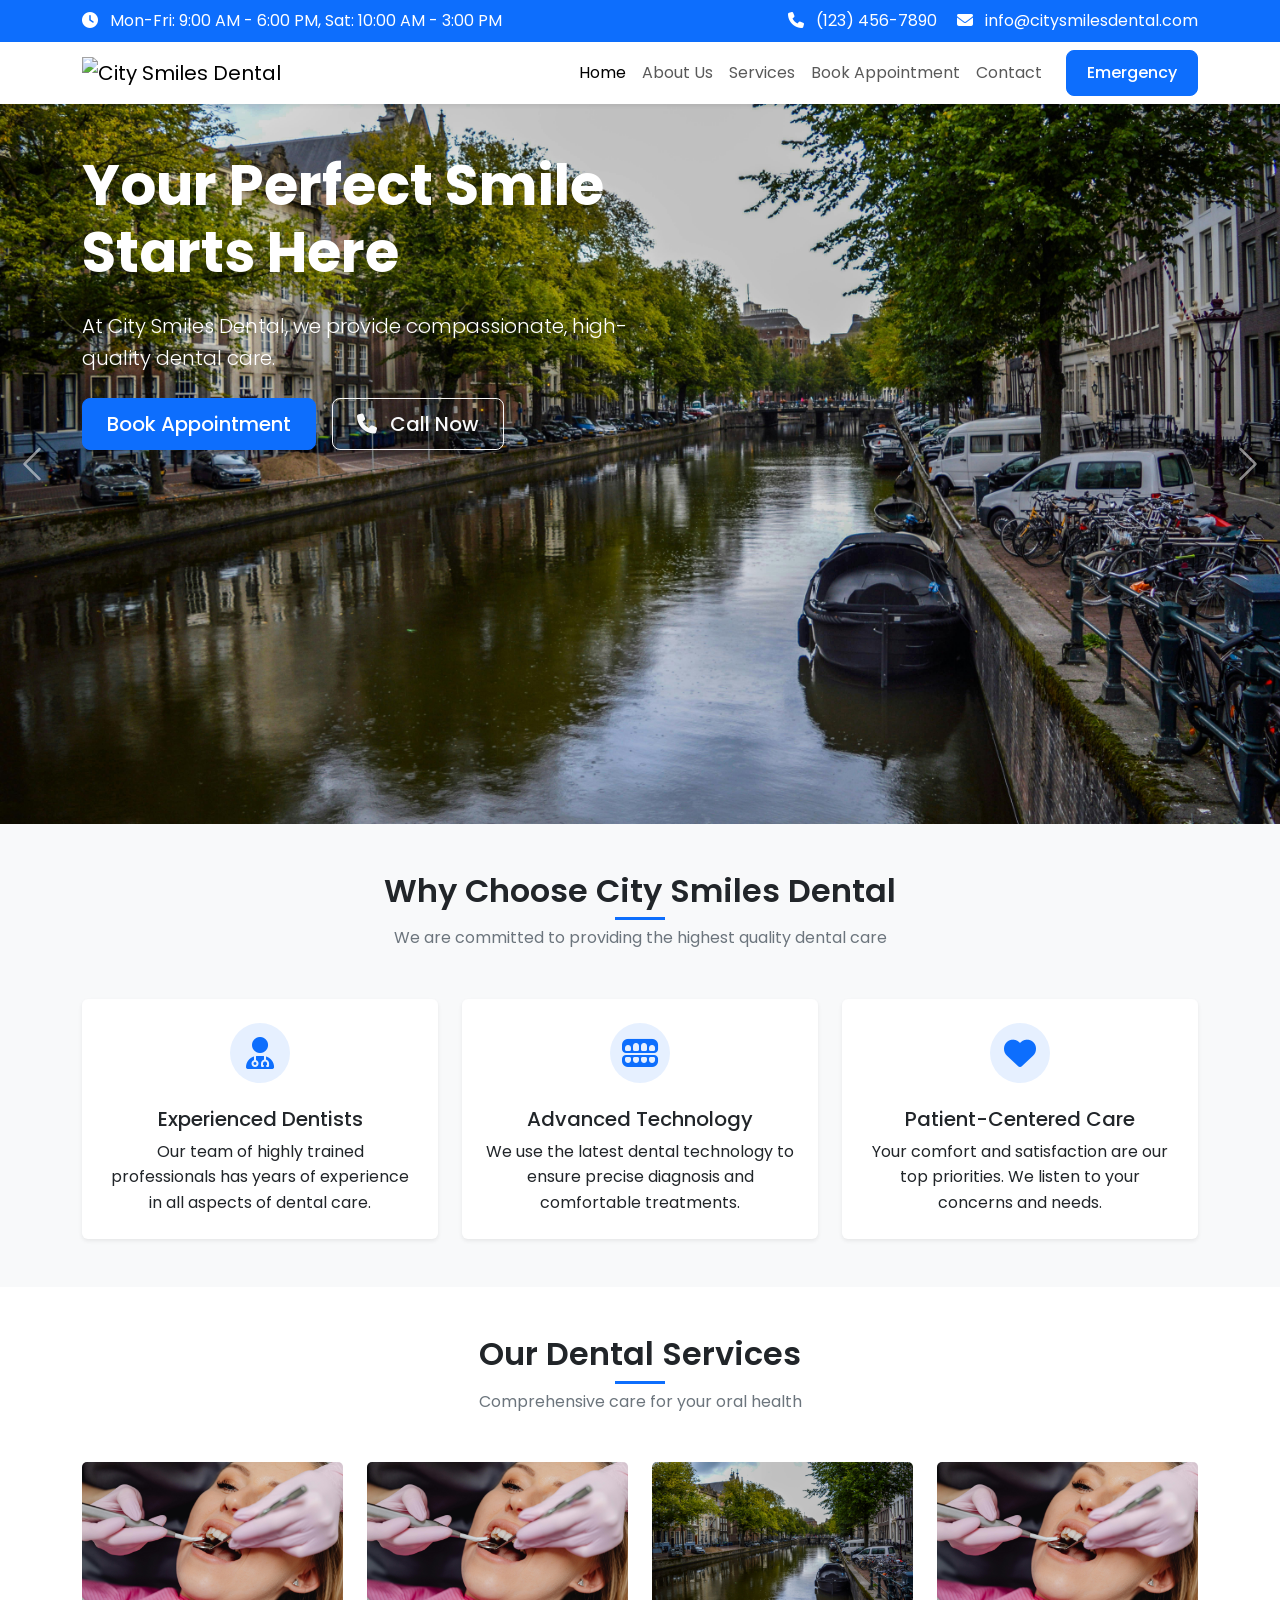
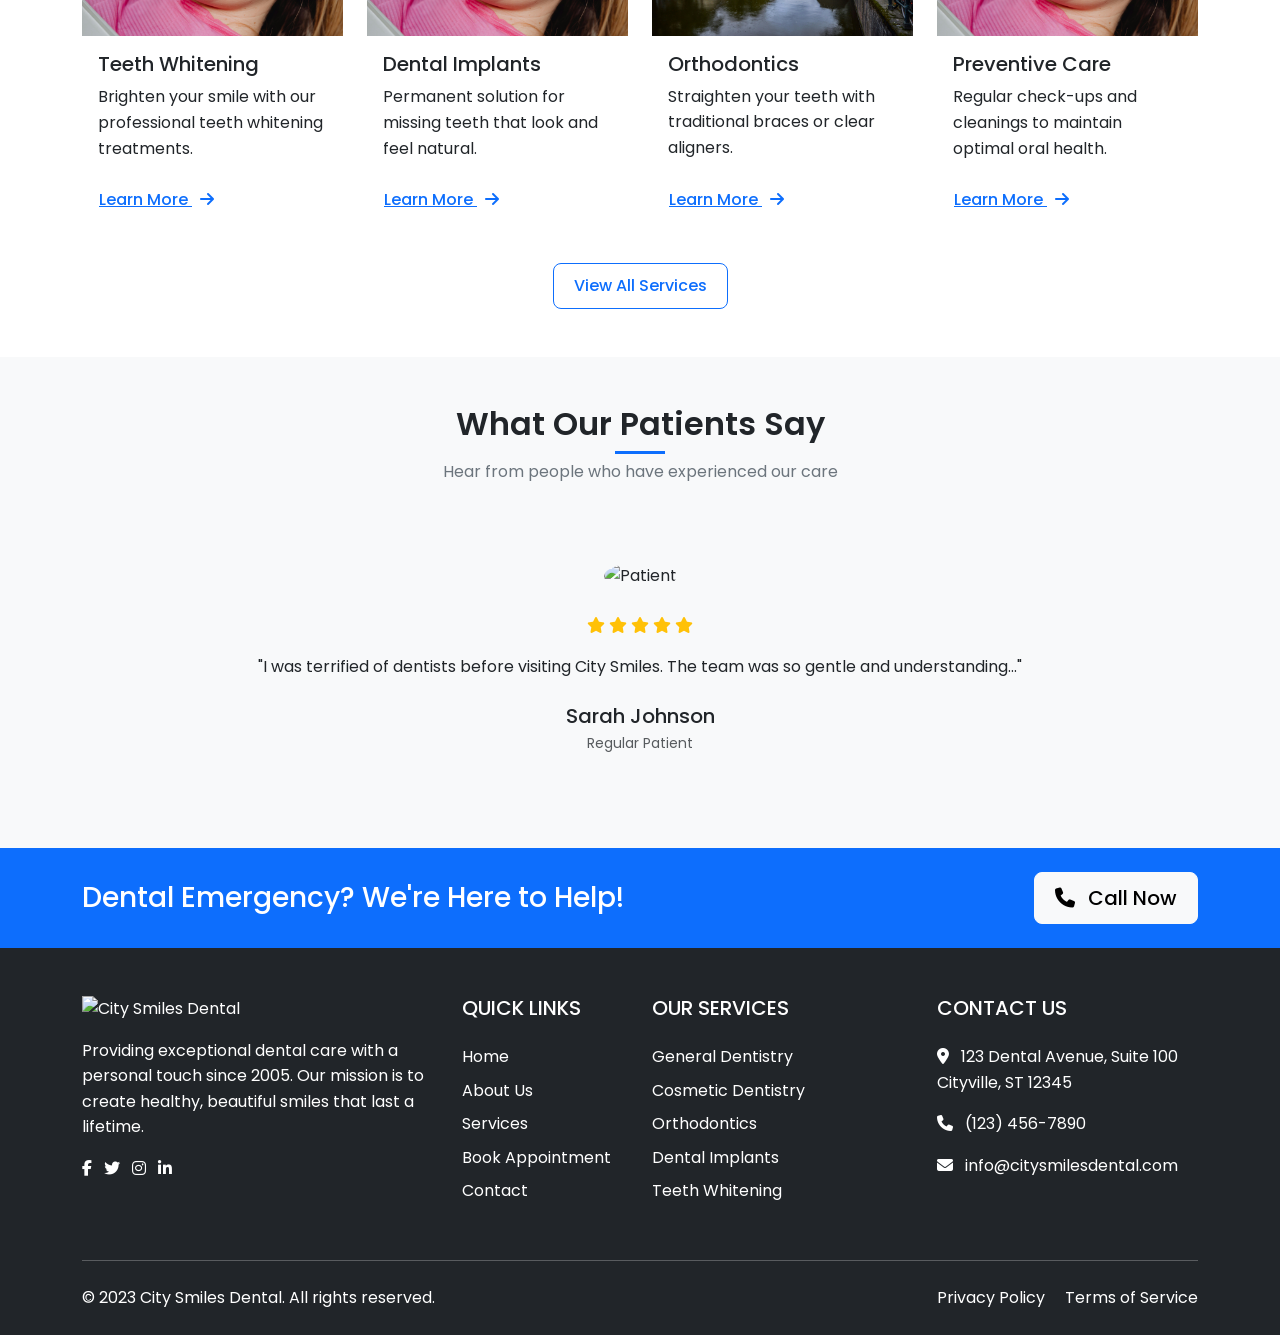
==== index.html @ 9b7d0785 "Initial commit" ====
<!DOCTYPE html>
<html lang="en">
<head>
    <meta charset="UTF-8">
    <meta name="viewport" content="width=device-width, initial-scale=1.0">
    <title>City Smiles Dental Clinic - Your Trusted Dentist</title>
    <!-- Bootstrap CSS -->
    <link href="https://cdn.jsdelivr.net/npm/bootstrap@5.3.0/dist/css/bootstrap.min.css" rel="stylesheet">
    <!-- Font Awesome -->
    <link rel="stylesheet" href="https://cdnjs.cloudflare.com/ajax/libs/font-awesome/6.4.0/css/all.min.css">
    <!-- Custom CSS -->
    <link rel="stylesheet" href="css/style.css">
</head>
<body>
    <!-- Top Bar -->
    <div class="top-bar bg-primary text-white py-2 d-none d-md-block">
        <div class="container">
            <div class="row">
                <div class="col-md-6">
                    <i class="fas fa-clock me-2"></i> Mon-Fri: 9:00 AM - 6:00 PM, Sat: 10:00 AM - 3:00 PM
                </div>
                <div class="col-md-6 text-end">
                    <i class="fas fa-phone me-2"></i> (123) 456-7890
                    <i class="fas fa-envelope ms-3 me-2"></i> info@citysmilesdental.com
                </div>
            </div>
        </div>
    </div>

    <!-- Navigation -->
    <nav class="navbar navbar-expand-lg navbar-light bg-white sticky-top shadow-sm">
        <div class="container">
            <a class="navbar-brand" href="index.html">
                <img src="images/logo.png" alt="City Smiles Dental" height="50">
            </a>
            <button class="navbar-toggler" type="button" data-bs-toggle="collapse" data-bs-target="#navbarNav">
                <span class="navbar-toggler-icon"></span>
            </button>
            <div class="collapse navbar-collapse" id="navbarNav">
                <ul class="navbar-nav ms-auto">
                    <li class="nav-item">
                        <a class="nav-link active" href="index.html">Home</a>
                    </li>
                    <li class="nav-item">
                        <a class="nav-link" href="about.html">About Us</a>
                    </li>
                    <li class="nav-item">
                        <a class="nav-link" href="services.html">Services</a>
                    </li>
                    <li class="nav-item">
                        <a class="nav-link" href="appointment.html">Book Appointment</a>
                    </li>
                    <li class="nav-item">
                        <a class="nav-link" href="contact.html">Contact</a>
                    </li>
                </ul>
                <a href="appointment.html" class="btn btn-primary ms-lg-3">Emergency</a>
            </div>
        </div>
    </nav>

<!-- Hero Carousel Section -->
<section id="heroCarousel" class="carousel slide carousel-fade" data-bs-ride="carousel">
    <div class="carousel-inner">
        <!-- Slide 1 -->
        <div class="carousel-item active">
            <div class="hero-slide" style="background-image: url('images/service-braces.jpg');"></div>
            <div class="container">
                <div class="row align-items-center">
                    <div class="col-lg-6 z-1 mt-5">
                        <h1 class="display-4 fw-bold mb-4 text-white">Your Perfect Smile Starts Here</h1>
                        <p class="lead mb-4 text-white">At City Smiles Dental, we provide compassionate, high-quality dental care.</p>
                        <div class="d-flex gap-3">
                            <a href="appointment.html" class="btn btn-primary btn-lg px-4">Book Appointment</a>
                            <a href="tel:+1234567890" class="btn btn-outline-light btn-lg px-4">
                                <i class="fas fa-phone me-2"></i> Call Now
                            </a>
                        </div>
                    </div>
             
                </div>
            </div>
        </div>
        
        <!-- Slide 2 -->
        <div class="carousel-item">
            <div class="hero-slide" style="background-image: url('images/hero-dentist.jpg');"></div>
            <div class="container">
                <div class="row align-items-center">
                    <div class="col-lg-6 z-1 mt-5">
                        <h1 class="display-4 fw-bold mb-4 text-white">Advanced Dental Technology</h1>
                        <p class="lead mb-4 text-white">Experience comfortable treatments with our state-of-the-art equipment.</p>
                        <div class="d-flex gap-3">
                            <a href="services.html" class="btn btn-primary btn-lg px-4">Our Services</a>
                        </div>
                    </div>
                </div>
            </div>
        </div>
    </div>
    
    <!-- Carousel Controls -->
    <button class="carousel-control-prev" type="button" data-bs-target="#heroCarousel" data-bs-slide="prev">
        <span class="carousel-control-prev-icon" aria-hidden="true"></span>
        <span class="visually-hidden">Previous</span>
    </button>
    <button class="carousel-control-next" type="button" data-bs-target="#heroCarousel" data-bs-slide="next">
        <span class="carousel-control-next-icon" aria-hidden="true"></span>
        <span class="visually-hidden">Next</span>
    </button>
</section>

    <!-- Why Choose Us -->
    <section class="py-5 bg-light">
        <div class="container">
            <div class="text-center mb-5">
                <h2 class="section-title">Why Choose City Smiles Dental</h2>
                <p class="section-subtitle">We are committed to providing the highest quality dental care</p>
            </div>
            <div class="row g-4">
                <div class="col-md-4">
                    <div class="card h-100 border-0 shadow-sm highlight-hover">
                        <div class="card-body text-center p-4">
                            <div class="icon-box bg-primary bg-opacity-10 text-primary mb-4">
                                <i class="fas fa-user-md fa-2x"></i>
                            </div>
                            <h5 class="card-title">Experienced Dentists</h5>
                            <p class="card-text">Our team of highly trained professionals has years of experience in all aspects of dental care.</p>
                        </div>
                    </div>
                </div>
                <div class="col-md-4">
                    <div class="card h-100 border-0 shadow-sm highlight-hover">
                        <div class="card-body text-center p-4">
                            <div class="icon-box bg-primary bg-opacity-10 text-primary mb-4">
                                <i class="fas fa-teeth-open fa-2x"></i>
                            </div>
                            <h5 class="card-title">Advanced Technology</h5>
                            <p class="card-text">We use the latest dental technology to ensure precise diagnosis and comfortable treatments.</p>
                        </div>
                    </div>
                </div>
                <div class="col-md-4">
                    <div class="card h-100 border-0 shadow-sm highlight-hover">
                        <div class="card-body text-center p-4">
                            <div class="icon-box bg-primary bg-opacity-10 text-primary mb-4">
                                <i class="fas fa-heart fa-2x"></i>
                            </div>
                            <h5 class="card-title">Patient-Centered Care</h5>
                            <p class="card-text">Your comfort and satisfaction are our top priorities. We listen to your concerns and needs.</p>
                        </div>
                    </div>
                </div>
            </div>
        </div>
    </section>

    <!-- Services Preview -->
    <section class="py-5">
        <div class="container">
            <div class="text-center mb-5">
                <h2 class="section-title">Our Dental Services</h2>
                <p class="section-subtitle">Comprehensive care for your oral health</p>
            </div>
            <div class="row g-4">
                <div class="col-md-6 col-lg-3">
                    <div class="card service-card h-100 border-0">
                        <img src="images/service-teeth-whitening.jpg" class="card-img-top" alt="Teeth Whitening">
                        <div class="card-body">
                            <h5 class="card-title">Teeth Whitening</h5>
                            <p class="card-text">Brighten your smile with our professional teeth whitening treatments.</p>
                            <a href="services.html#whitening" class="btn btn-link ps-0">Learn More <i class="fas fa-arrow-right ms-2"></i></a>
                        </div>
                    </div>
                </div>
                <div class="col-md-6 col-lg-3">
                    <div class="card service-card h-100 border-0">
                        <img src="images/service-implants.jpg" class="card-img-top" alt="Dental Implants">
                        <div class="card-body">
                            <h5 class="card-title">Dental Implants</h5>
                            <p class="card-text">Permanent solution for missing teeth that look and feel natural.</p>
                            <a href="services.html#implants" class="btn btn-link ps-0">Learn More <i class="fas fa-arrow-right ms-2"></i></a>
                        </div>
                    </div>
                </div>
                <div class="col-md-6 col-lg-3">
                    <div class="card service-card h-100 border-0">
                        <img src="images/service-braces.jpg" class="card-img-top" alt="Orthodontics">
                        <div class="card-body">
                            <h5 class="card-title">Orthodontics</h5>
                            <p class="card-text">Straighten your teeth with traditional braces or clear aligners.</p>
                            <a href="services.html#orthodontics" class="btn btn-link ps-0">Learn More <i class="fas fa-arrow-right ms-2"></i></a>
                        </div>
                    </div>
                </div>
                <div class="col-md-6 col-lg-3">
                    <div class="card service-card h-100 border-0">
                        <img src="images/service-checkup.jpg" class="card-img-top" alt="Preventive Care">
                        <div class="card-body">
                            <h5 class="card-title">Preventive Care</h5>
                            <p class="card-text">Regular check-ups and cleanings to maintain optimal oral health.</p>
                            <a href="services.html#preventive" class="btn btn-link ps-0">Learn More <i class="fas fa-arrow-right ms-2"></i></a>
                        </div>
                    </div>
                </div>
            </div>
            <div class="text-center mt-4">
                <a href="services.html" class="btn btn-outline-primary">View All Services</a>
            </div>
        </div>
    </section>

    <!-- Testimonials -->
    <section class="py-5 bg-light">
        <div class="container">
            <div class="text-center mb-5">
                <h2 class="section-title">What Our Patients Say</h2>
                <p class="section-subtitle">Hear from people who have experienced our care</p>
            </div>
            <div class="row">
                <div class="col-lg-10 mx-auto">
                    <div class="owl-carousel testimonial-carousel">
                        <div class="testimonial-item text-center px-4">
                            <div class="testimonial-img mb-4">
                                <img src="images/testimonial-1.jpg" class="rounded-circle mx-auto" width="80" alt="Patient">
                            </div>
                            <div class="testimonial-rating text-warning mb-3">
                                <i class="fas fa-star"></i>
                                <i class="fas fa-star"></i>
                                <i class="fas fa-star"></i>
                                <i class="fas fa-star"></i>
                                <i class="fas fa-star"></i>
                            </div>
                            <p class="testimonial-text mb-4">"I was terrified of dentists before visiting City Smiles. The team was so gentle and understanding..."</p>
                            <h5 class="testimonial-author mb-1">Sarah Johnson</h5>
                            <p class="text-muted small">Regular Patient</p>
                        </div>
                    </div>
                </div>
            </div>
        </div>
    </section>

    <!-- Emergency Banner -->
    <section class="py-4 bg-primary text-white">
        <div class="container">
            <div class="row align-items-center">
                <div class="col-md-8">
                    <h3 class="mb-3 mb-md-0">Dental Emergency? We're Here to Help!</h3>
                </div>
                <div class="col-md-4 text-md-end">
                    <a href="tel:+1234567890" class="btn btn-light btn-lg">
                        <i class="fas fa-phone me-2"></i> Call Now
                    </a>
                </div>
            </div>
        </div>
    </section>

    <!-- Footer -->
    <footer class="bg-dark text-white pt-5 pb-4">
        <div class="container">
            <div class="row">
                <div class="col-lg-4 mb-4">
                    <img src="images/logo-white.png" alt="City Smiles Dental" height="50" class="mb-3">
                    <p>Providing exceptional dental care with a personal touch since 2005. Our mission is to create healthy, beautiful smiles that last a lifetime.</p>
                    <div class="social-icons mt-3">
                        <a href="#" class="text-white me-2"><i class="fab fa-facebook-f"></i></a>
                        <a href="#" class="text-white me-2"><i class="fab fa-twitter"></i></a>
                        <a href="#" class="text-white me-2"><i class="fab fa-instagram"></i></a>
                        <a href="#" class="text-white"><i class="fab fa-linkedin-in"></i></a>
                    </div>
                </div>
                <div class="col-lg-2 col-md-4 mb-4">
                    <h5 class="text-uppercase mb-4">Quick Links</h5>
                    <ul class="list-unstyled">
                        <li class="mb-2"><a href="index.html" class="text-white">Home</a></li>
                        <li class="mb-2"><a href="about.html" class="text-white">About Us</a></li>
                        <li class="mb-2"><a href="services.html" class="text-white">Services</a></li>
                        <li class="mb-2"><a href="appointment.html" class="text-white">Book Appointment</a></li>
                        <li class="mb-2"><a href="contact.html" class="text-white">Contact</a></li>
                    </ul>
                </div>
                <div class="col-lg-3 col-md-4 mb-4">
                    <h5 class="text-uppercase mb-4">Our Services</h5>
                    <ul class="list-unstyled">
                        <li class="mb-2"><a href="services.html#general" class="text-white">General Dentistry</a></li>
                        <li class="mb-2"><a href="services.html#cosmetic" class="text-white">Cosmetic Dentistry</a></li>
                        <li class="mb-2"><a href="services.html#orthodontics" class="text-white">Orthodontics</a></li>
                        <li class="mb-2"><a href="services.html#implants" class="text-white">Dental Implants</a></li>
                        <li class="mb-2"><a href="services.html#whitening" class="text-white">Teeth Whitening</a></li>
                    </ul>
                </div>
                <div class="col-lg-3 col-md-4 mb-4">
                    <h5 class="text-uppercase mb-4">Contact Us</h5>
                    <address>
                        <p><i class="fas fa-map-marker-alt me-2"></i> 123 Dental Avenue, Suite 100<br>Cityville, ST 12345</p>
                        <p><i class="fas fa-phone me-2"></i> (123) 456-7890</p>
                        <p><i class="fas fa-envelope me-2"></i> info@citysmilesdental.com</p>
                    </address>
                </div>
            </div>
            <hr class="mb-4">
            <div class="row align-items-center">
                <div class="col-md-6 text-center text-md-start">
                    <p class="mb-0">&copy; 2023 City Smiles Dental. All rights reserved.</p>
                </div>
                <div class="col-md-6 text-center text-md-end">
                    <a href="#" class="text-white me-3">Privacy Policy</a>
                    <a href="#" class="text-white">Terms of Service</a>
                </div>
            </div>
        </div>
    </footer>

    <!-- Bootstrap JS -->
    <script src="https://cdn.jsdelivr.net/npm/bootstrap@5.3.0/dist/js/bootstrap.bundle.min.js"></script>
    <!-- Owl Carousel -->
    <script src="https://cdnjs.cloudflare.com/ajax/libs/OwlCarousel2/2.3.4/owl.carousel.min.js"></script>
    <!-- Custom JS -->
    <script src="js/script.js"></script>
</body>
</html>
---- css/style.css ----
/* Google Fonts */
@import url('https://fonts.googleapis.com/css2?family=Poppins:wght@300;400;500;600;700&display=swap');

/* Global Styles */
:root {
    --primary: #0d6efd;
    --secondary: #6c757d;
    --light: #f8f9fa;
    --dark: #212529;
}

body {
    font-family: 'Poppins', sans-serif;
    color: var(--dark);
    line-height: 1.6;
}

a {
    text-decoration: none;
    transition: all 0.3s ease;
}

.section-title {
    font-weight: 600;
    color: var(--dark);
    position: relative;
    display: inline-block;
    margin-bottom: 15px;
}

.section-title::after {
    content: '';
    position: absolute;
    width: 50px;
    height: 3px;
    background-color: var(--primary);
    bottom: -10px;
    left: 50%;
    transform: translateX(-50%);
}

.section-subtitle {
    color: var(--secondary);
    margin-bottom: 30px;
}

/* Hero Section */
.hero-section {
    background: linear-gradient(135deg, rgba(13, 110, 253, 0.9), rgba(13, 202, 240, 0.8)), url('../images/hero-bg.jpg');
    background-size: cover;
    background-position: center;
    color: white;
    padding: 100px 0;
    min-height: 80vh;
    display: flex;
    align-items: center;
}

/* Icon Box */
.icon-box {
    width: 60px;
    height: 60px;
    border-radius: 50%;
    display: inline-flex;
    align-items: center;
    justify-content: center;
}

/* Service Card */
.service-card {
    transition: transform 0.3s ease, box-shadow 0.3s ease;
}

.service-card:hover {
    transform: translateY(-10px);
    box-shadow: 0 10px 20px rgba(0, 0, 0, 0.1) !important;
}

/* Testimonials */
.testimonial-carousel .owl-dots {
    margin-top: 20px;
    text-align: center;
}

.testimonial-carousel .owl-dot {
    display: inline-block;
    margin: 0 5px;
    width: 12px;
    height: 12px;
    border-radius: 50%;
    background-color: #ddd !important;
}

.testimonial-carousel .owl-dot.active {
    background-color: var(--primary) !important;
}

.testimonial-item {
    padding: 30px;
    margin: 0 15px;
}

/* Team Card */
.team-card {
    transition: transform 0.3s ease;
}

.team-card:hover {
    transform: translateY(-5px);
}

.team-card .social-links a {
    display: inline-flex;
    align-items: center;
    justify-content: center;
    width: 36px;
    height: 36px;
    background-color: rgba(13, 110, 253, 0.1);
    color: var(--primary);
    border-radius: 50%;
    margin: 0 5px;
}

.team-card .social-links a:hover {
    background-color: var(--primary);
    color: white;
}

/* Breadcrumb */
.breadcrumb {
    background-color: transparent;
    padding: 0;
    justify-content: center;
}

.breadcrumb-item + .breadcrumb-item::before {
    content: '>';
}

/* Contact Info */
.contact-info .icon-box {
    width: 50px;
    height: 50px;
}

/* Form Control */
.form-control, .form-select {
    padding: 12px 15px;
    border-radius: 8px;
    border: 1px solid #ddd;
}

.form-control:focus, .form-select:focus {
    border-color: var(--primary);
    box-shadow: 0 0 0 0.25rem rgba(13, 110, 253, 0.25);
}

/* Button */
.btn {
    padding: 10px 20px;
    border-radius: 8px;
    font-weight: 500;
    transition: all 0.3s ease;
}

.btn-primary {
    background-color: var(--primary);
    border-color: var(--primary);
}

.btn-primary:hover {
    background-color: #0b5ed7;
    border-color: #0a58ca;
}

.btn-outline-primary:hover {
    background-color: var(--primary);
}

/* Responsive Adjustments */
@media (max-width: 767.98px) {
    .hero-section {
        padding: 80px 0;
        min-height: auto;
        text-align: center;
    }
    
    .hero-section .btn {
        display: block;
        width: 100%;
        margin-bottom: 15px;
    }
    
    .section-title::after {
        width: 30px;
        height: 2px;
        bottom: -8px;
    }
}
/* Why Choose Us Card Hover */
.card.highlight-hover {
    transition: all 0.3s ease;
    border: 1px solid transparent;
}

.card.highlight-hover:hover {
    transform: translateY(-5px);
    border-color: var(--primary);
    box-shadow: 0 10px 20px rgba(13, 110, 253, 0.1) !important;
}

.card.highlight-hover:hover .icon-box {
    background-color: var(--primary) !important;
    color: white !important;
}
/* Testimonial Slider */
.testimonial-carousel .owl-item {
    opacity: 0.5;
    transition: opacity 0.3s ease;
}

.testimonial-carousel .owl-item.center {
    opacity: 1;
}

.testimonial-carousel .owl-dots {
    margin-top: 30px;
}

.testimonial-carousel .owl-dot span {
    width: 12px;
    height: 12px;
    margin: 0 5px;
    background: #dee2e6 !important;
    transition: all 0.3s ease;
}

.testimonial-carousel .owl-dot.active span {
    background: var(--primary) !important;
    width: 30px;
    border-radius: 6px;
}

/* Hero Carousel */
.hero-section {
    position: relative;
    min-height: 80vh;
    overflow: hidden;
}

.hero-slide {
    position: absolute;
    top: 0;
    left: 0;
    width: 100%;
    height: 100%;
    background-size: cover;
    background-position: center;
    z-index: 0;
}


.hero-content {
    position: relative;
    z-index: 1;
    color: white;
    padding: 100px 0;
    min-height: 80vh;
    display: flex;
    align-items: center;
}

/* Carousel Controls */
.carousel-control-prev,
.carousel-control-next {
    width: 5%;
    z-index: 2;
}

.carousel-control-prev-icon,
.carousel-control-next-icon {
    width: 2.5rem;
    height: 2.5rem;
}

/* Carousel Indicators */
.carousel-indicators {
    z-index: 2;
    bottom: 30px;
}

.carousel-indicators button {
    width: 12px;
    height: 12px;
    border-radius: 50%;
    margin: 0 8px;
    border: 2px solid white;
    background: transparent;
    opacity: 1;
}

.carousel-indicators button.active {
    background: white;
}

/* Update these styles in your CSS */
.carousel-item {
    min-height: 80vh;
    background-size: cover;
    background-position: center;
    position: relative;
    color: #333; /* Default text color */
}

/* For dark background images, add this */
.dark-slide {
    color: white !important;
}

/* Add contrast to text */
.hero-content h1,
.hero-content .lead {
    text-shadow: 1px 1px 3px rgba(0,0,0,0.3);
}

/* Update button styles */
.btn-outline-secondary {
    border-color: #333;
    color: #333;
}

.btn-outline-secondary:hover {
    background-color: #333;
    color: white;
}

/* Responsive Adjustments */
@media (max-width: 767.98px) {
    .hero-section, .hero-content {
        min-height: auto;
        padding: 80px 0;
        text-align: center;
    }
    
    .hero-content .btn {
        display: block;
        width: 100%;
        margin-bottom: 15px;
    }
}
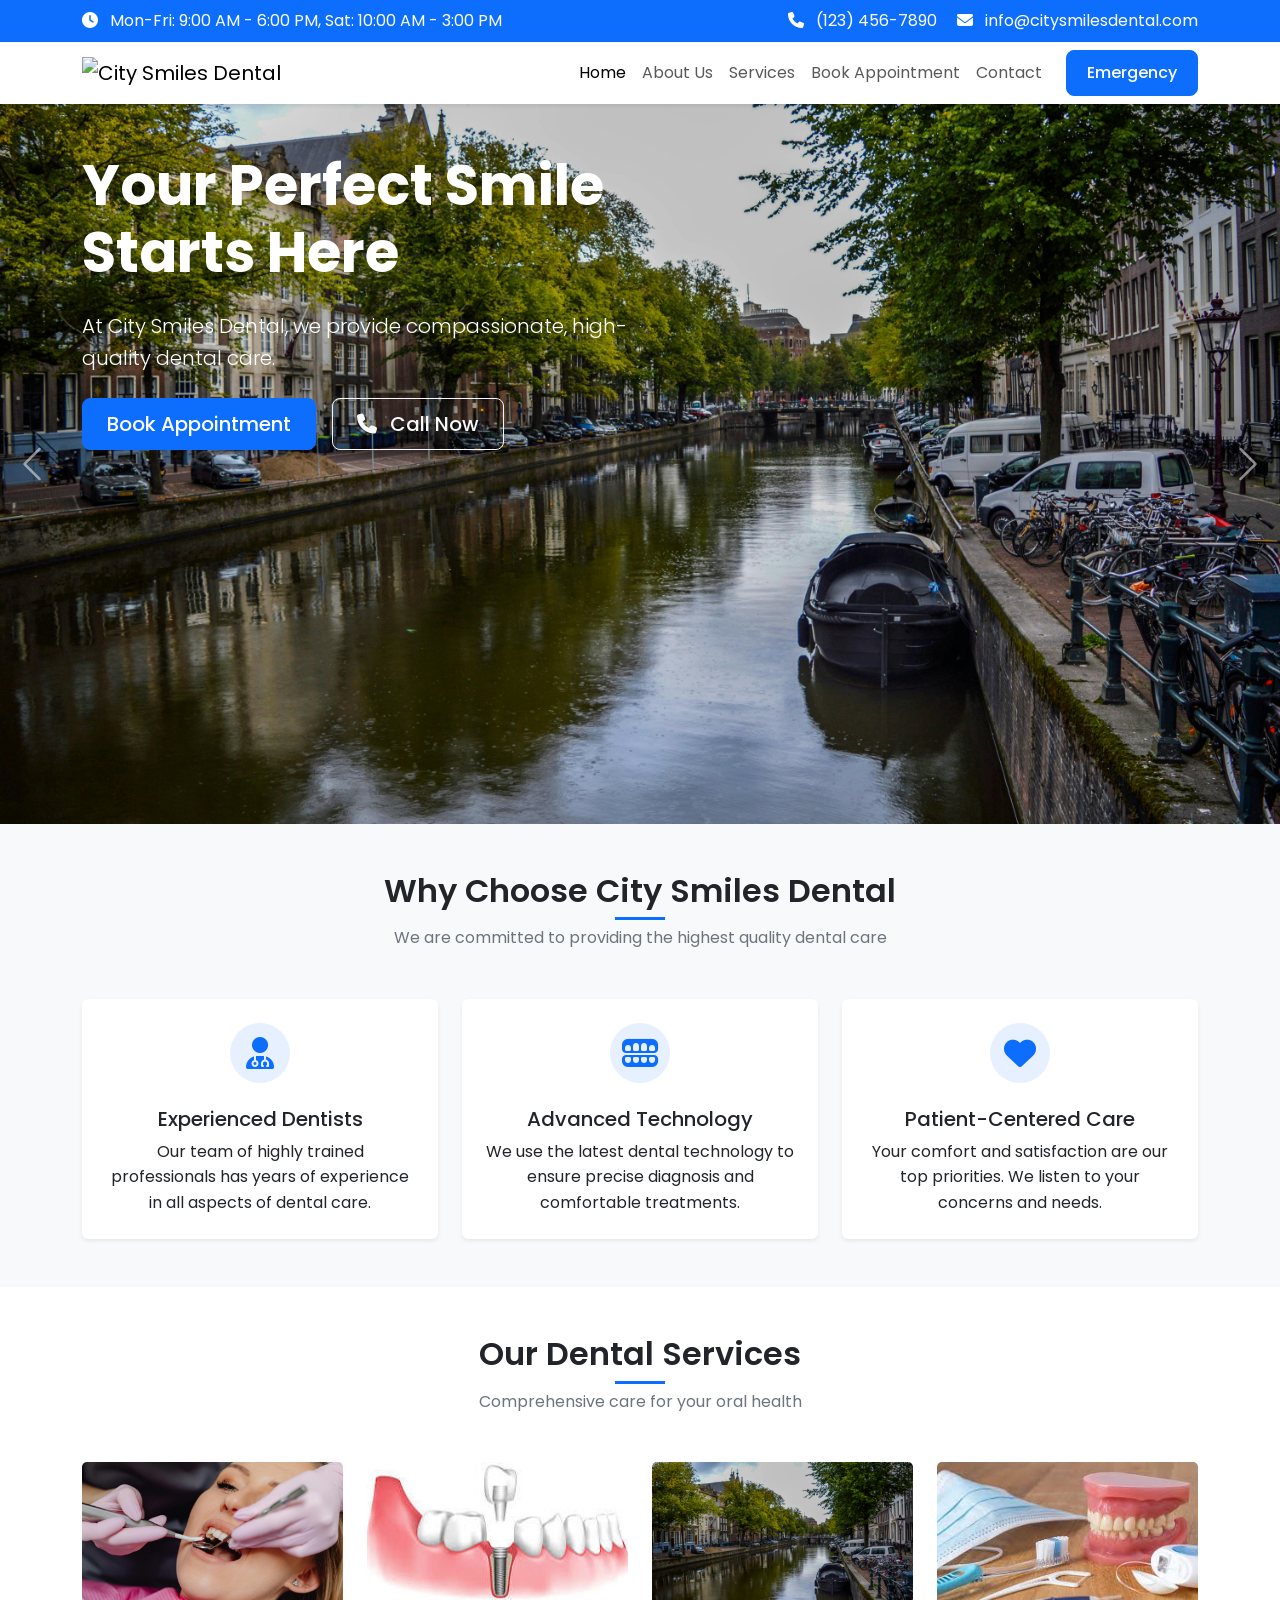
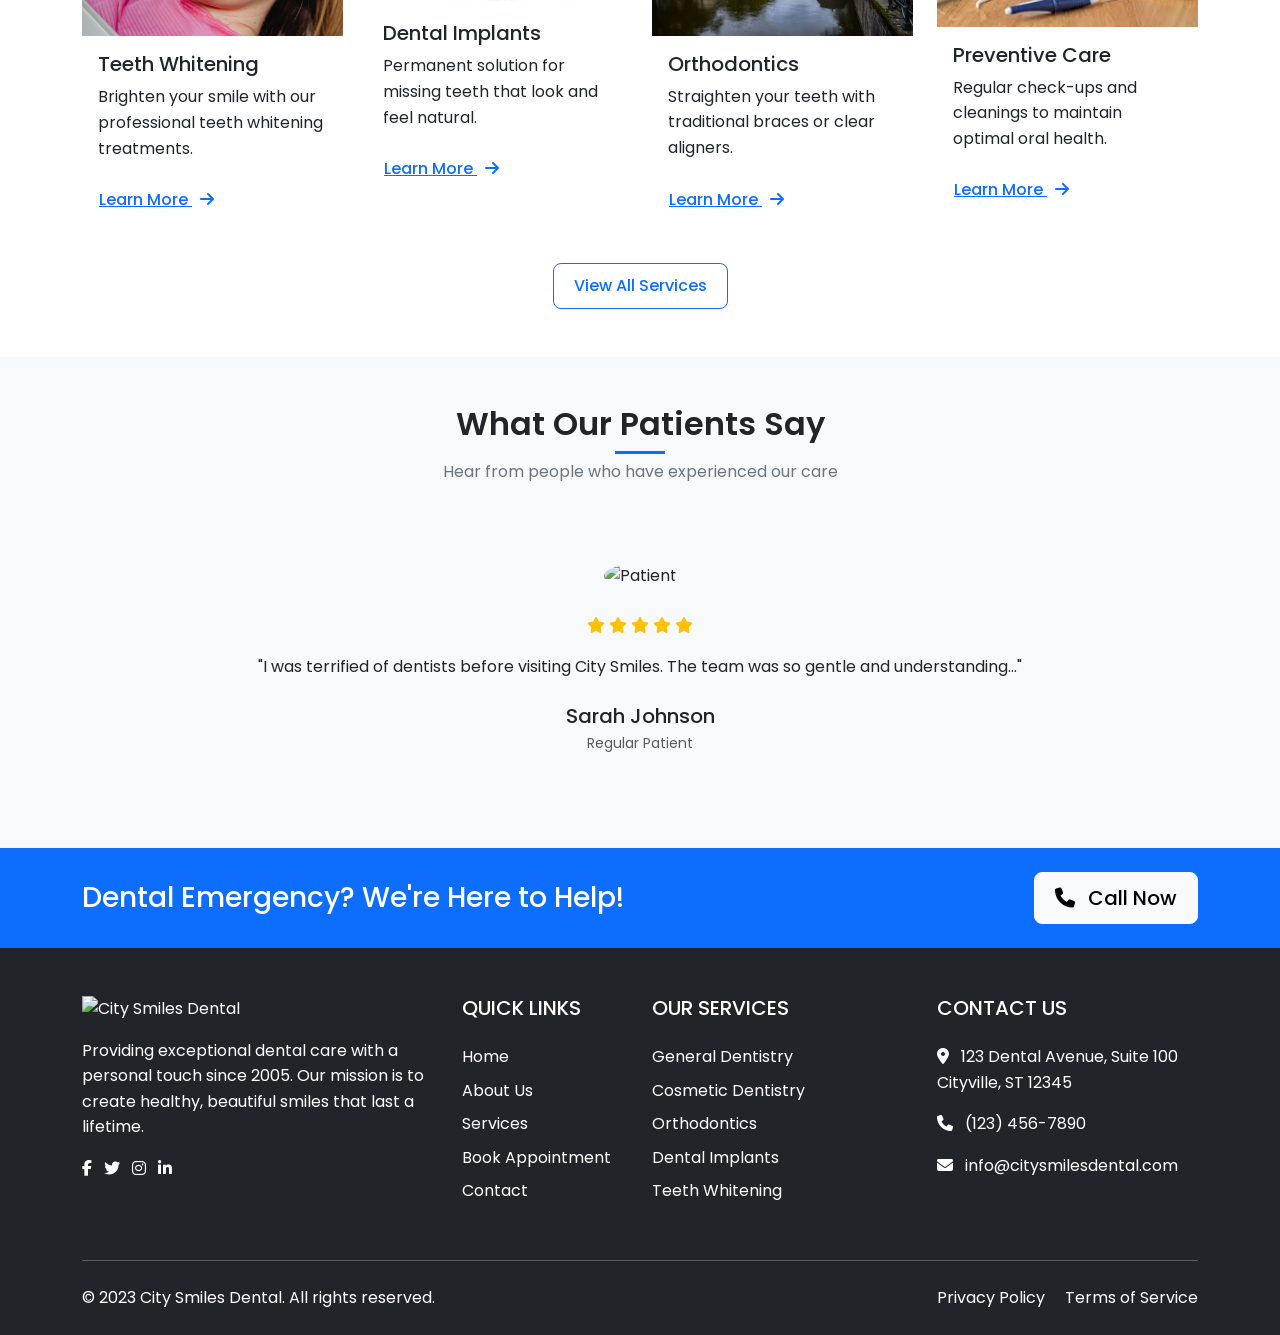
==== commit b476deb5: "Describe what you updated here" ====
--- a/index.html
+++ b/index.html
@@ -175,7 +175,7 @@
                 </div>
                 <div class="col-md-6 col-lg-3">
                     <div class="card service-card h-100 border-0">
-                        <img src="images/service-implants.jpg" class="card-img-top" alt="Dental Implants">
+                        <img src="images/dentalImplant.jfif" class="card-img-top" alt="Dental Implants">
                         <div class="card-body">
                             <h5 class="card-title">Dental Implants</h5>
                             <p class="card-text">Permanent solution for missing teeth that look and feel natural.</p>
@@ -195,7 +195,7 @@
                 </div>
                 <div class="col-md-6 col-lg-3">
                     <div class="card service-card h-100 border-0">
-                        <img src="images/service-checkup.jpg" class="card-img-top" alt="Preventive Care">
+                        <img src="images/PreventiveDental.jfif" class="card-img-top" alt="Preventive Care">
                         <div class="card-body">
                             <h5 class="card-title">Preventive Care</h5>
                             <p class="card-text">Regular check-ups and cleanings to maintain optimal oral health.</p>
